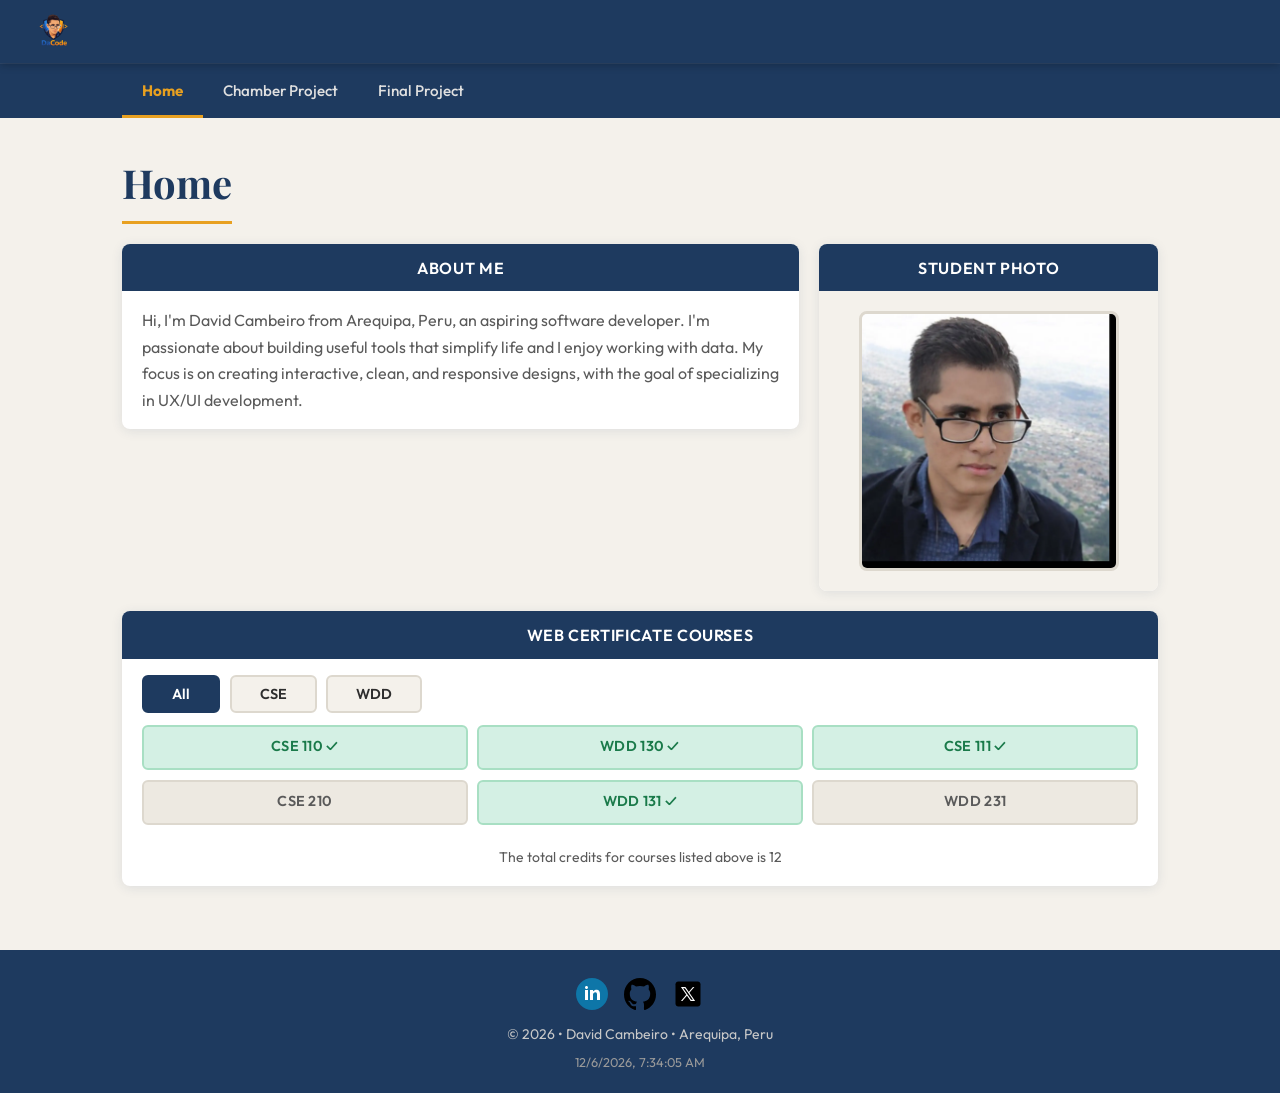
==== index.html @ 0bdadbcd "Course Home Page" ====
<!DOCTYPE html>
<html lang="en">
<head>
  <meta charset="UTF-8" />
  <meta name="viewport" content="width=device-width, initial-scale=1.0" />
  <meta name="description" content="WDD 231 Frontend Web Development — student homepage for the Web and Computer Programming certificate." />
  <meta name="author" content="David Cambeiro" />
  <title>WDD 231 | Home | David Cambeiro</title>

  <link rel="preconnect" href="https://fonts.googleapis.com" />
  <link rel="preconnect" href="https://fonts.gstatic.com" crossorigin />
  <link href="https://fonts.googleapis.com/css2?family=Outfit:wght@300;400;500;600;700&family=Playfair+Display:wght@600;700&display=swap" rel="stylesheet" />

  <link rel="stylesheet" href="styles/small.css" />
  <link rel="stylesheet" href="styles/larger.css" />

  <script src="scripts/navigation.js" defer></script>
  <script src="scripts/date.js" defer></script>
  <script src="scripts/course.js" defer></script>
</head>
<body>

  <header>
    <div class="header-brand">
      <img src="images/dacode.webp" alt="WDD 231 logo" class="site-logo" width="50" height="50" />
      
    </div>
    <button class="hamburger" id="hamburger" aria-label="Toggle navigation" aria-expanded="false">
      ☰
    </button>
  </header>

  <nav id="main-nav">
    <ul>
      <li><a href="index.html" class="active">Home</a></li>
      <li><a href="chamber/index.html">Chamber Project</a></li>
      <li><a href="final/index.html">Final Project</a></li>
    </ul>
  </nav>

  <main>
    <h1>Home</h1>

    <div class="main-grid">

      <section class="card" id="about">
        <h2>About Me</h2>
        <p>
          Hi, I'm David Cambeiro from Arequipa, Peru, an aspiring software developer. I'm passionate about building useful tools that simplify life and I enjoy working with data. My focus is on creating interactive, clean, and responsive designs, with the goal of specializing in UX/UI development.
        </p>
      </section>
      <section class="card" id="photo">
        <h2>Student Photo</h2>
        <div class="photo-wrapper">
          <img
            src="images/my_face.webp"
            alt="A photo of me"
            class="student-photo"
            width="300"
            height="300"
            loading="lazy"
          />
        </div>
      </section>

    </div>

    <section class="card" id="courses">
      <h2>Web Certificate Courses</h2>

      <div class="filter-buttons">
        <button class="filter-btn active" data-filter="all">All</button>
        <button class="filter-btn" data-filter="CSE">CSE</button>
        <button class="filter-btn" data-filter="WDD">WDD</button>
      </div>

      <div id="course-list" class="course-list">
      </div>

      <p class="credits-total" id="credits-total"></p>
    </section>

  </main>

  <footer>
    <div class="footer-social">
      <!-- LinkedIn -->
      <a href="https://www.linkedin.com/in/marcos-cambeiro-2b88231a7/" target="_blank" rel="noopener noreferrer" aria-label="LinkedIn profile">
        <img src="images/linkedin-svgrepo-com (1).svg" alt="linkedlogo" width="32" height="32" />
      </a>
      <!-- GitHub -->
      <a href="https://github.com/holatodos1427" target="_blank" rel="noopener noreferrer" aria-label="GitHub profile">
        <img src="images/github-142-svgrepo-com.svg" alt="githublogo" width="32" height="32" />
      </a>
      <!-- X / Twitter -->
      <a href="https://x.com/DavidCambeiro2" target="_blank" rel="noopener noreferrer" aria-label="X (Twitter) profile">
        <img src="images/x.svg" alt="xlogo" width="32" height="32" />
      </a>
    </div>

    <p class="footer-info">
      <span id="copyright-year"></span> • David Cambeiro • Arequipa, Peru
    </p>

    <p id="lastModified" class="footer-modified"></p>
  </footer>

</body>
</html>
---- styles/small.css ----
:root {
  --color-primary:    #1e3a5f;
  --color-accent:     #e8a020;
  --color-accent-dim: #c4841a;
  --color-bg:         #f4f1eb;
  --color-surface:    #ffffff;
  --color-section-hd: #1e3a5f;
  --color-text:       #2d2d2d;
  --color-text-light: #5a5a5a;
  --color-nav-bg:     #1e3a5f;
  --color-nav-hover:  #e8a020;
  --color-border:     #ddd8ce;
  --color-complete:   #1a7a4a;
  --color-complete-bg:#d4f0e4;
  --color-incomplete: #5a5a5a;
  --color-incomplete-bg: #ede9e1;

  --font-body:    'Outfit', sans-serif;
  --font-heading: 'Playfair Display', serif;

  --radius:  8px;
  --shadow:  0 2px 12px rgba(30, 58, 95, 0.10);
  --gap:     1.25rem;
}

*, *::before, *::after {
  box-sizing: border-box;
  margin: 0;
  padding: 0;
}

html {
  scroll-behavior: smooth;
}

body {
  font-family: var(--font-body);
  font-size: 1rem;
  line-height: 1.65;
  color: var(--color-text);
  background-color: var(--color-bg);
  min-width: 320px;
}

img {
  max-width: 100%;
  height: auto;
  display: block;
}

/* --- Header --- */
header {
  background-color: var(--color-primary);
  color: #fff;
  display: flex;
  align-items: center;
  justify-content: space-between;
  padding: 0.75rem 1.25rem;
  position: sticky;
  top: 0;
  z-index: 100;
  box-shadow: 0 2px 8px rgba(0,0,0,0.25);
}

.header-brand {
  display: flex;
  align-items: center;
  gap: 0.65rem;
}

.site-logo {
  width: 44px;
  height: 44px;
  flex-shrink: 0;
  border-radius: 8px;
}

.site-name {
  font-family: var(--font-heading);
  font-size: 1.1rem;
  font-weight: 700;
  color: #fff;
  letter-spacing: 0.01em;
}

.hamburger {
  background: none;
  border: 2px solid var(--color-accent);
  color: var(--color-accent);
  font-size: 1.4rem;
  line-height: 1;
  padding: 0.25rem 0.55rem;
  border-radius: 6px;
  cursor: pointer;
  transition: background-color 0.2s, color 0.2s;
}

.hamburger:hover,
.hamburger:focus-visible {
  background-color: var(--color-accent);
  color: var(--color-primary);
  outline: none;
}


#main-nav {
  background-color: var(--color-nav-bg);
  display: none;
}

#main-nav.open {
  display: block;
}

#main-nav ul {
  list-style: none;
  padding: 0;
}

#main-nav ul li a {
  display: block;
  padding: 0.85rem 1.5rem;
  color: #e0e0e0;
  text-decoration: none;
  font-size: 1rem;
  font-weight: 500;
  border-left: 4px solid transparent;
  transition: color 0.2s, border-color 0.2s, background-color 0.2s;
}

#main-nav ul li a:hover,
#main-nav ul li a:focus-visible {
  color: var(--color-accent);
  border-left-color: var(--color-accent);
  background-color: rgba(232, 160, 32, 0.08);
  outline: none;
}

#main-nav ul li a.active {
  color: var(--color-accent);
  border-left-color: var(--color-accent);
  font-weight: 700;
}

main {
  padding: 1.5rem 1.25rem;
  max-width: 1100px;
  margin: 0 auto;
}

main h1 {
  font-family: var(--font-heading);
  font-size: 2rem;
  color: var(--color-primary);
  margin-bottom: 1.25rem;
  border-bottom: 3px solid var(--color-accent);
  padding-bottom: 0.35rem;
  display: inline-block;
}

.main-grid {
  display: flex;
  flex-direction: column;
  gap: var(--gap);
  margin-bottom: var(--gap);
}

.card {
  background-color: var(--color-surface);
  border-radius: var(--radius);
  box-shadow: var(--shadow);
  overflow: hidden;
}

.card h2 {
  background-color: var(--color-section-hd);
  color: #fff;
  font-family: var(--font-body);
  font-size: 1rem;
  font-weight: 600;
  text-align: center;
  letter-spacing: 0.04em;
  text-transform: uppercase;
  padding: 0.65rem 1rem;
}

#about p {
  padding: 1rem 1.25rem;
  color: var(--color-text-light);
  font-size: 0.95rem;
}

.photo-wrapper {
  display: flex;
  justify-content: center;
  align-items: center;
  padding: 1.25rem;
  background-color: var(--color-bg);
}

.student-photo {
  width: 100%;
  max-width: 260px;
  height: auto;
  aspect-ratio: 1 / 1;
  object-fit: cover;
  border-radius: var(--radius);
  border: 3px solid var(--color-border);
  background-color: #ccc;
}

#courses {
  margin-top: 0;
}

.filter-buttons {
  display: flex;
  gap: 0.6rem;
  padding: 1rem 1.25rem 0.75rem;
  flex-wrap: wrap;
}

.filter-btn {
  flex: 1;
  padding: 0.5rem 1rem;
  border: 2px solid var(--color-border);
  background-color: var(--color-bg);
  color: var(--color-text);
  font-family: var(--font-body);
  font-size: 0.9rem;
  font-weight: 600;
  border-radius: 6px;
  cursor: pointer;
  transition: background-color 0.2s, border-color 0.2s, color 0.2s;
}

.filter-btn:hover,
.filter-btn:focus-visible {
  border-color: var(--color-accent);
  background-color: rgba(232, 160, 32, 0.12);
  outline: none;
}

.filter-btn.active {
  background-color: var(--color-primary);
  border-color: var(--color-primary);
  color: #fff;
}

.course-list {
  display: flex;
  flex-direction: column;
  gap: 0.5rem;
  padding: 0 1.25rem 0.75rem;
}

.course-card {
  padding: 0.55rem 1rem;
  border-radius: 6px;
  font-size: 0.9rem;
  font-weight: 600;
  text-align: center;
  letter-spacing: 0.02em;
  border: 2px solid transparent;
  transition: transform 0.15s;
}

.course-card:hover {
  transform: translateY(-1px);
}

.course-card.completed {
  background-color: var(--color-complete-bg);
  color: var(--color-complete);
  border-color: #a8dfc3;
}

.course-card.incomplete {
  background-color: var(--color-incomplete-bg);
  color: var(--color-incomplete);
  border-color: var(--color-border);
}

.credits-total {
  padding: 0.6rem 1.25rem 1rem;
  font-size: 0.875rem;
  color: var(--color-text-light);
  font-style: Cascadia Mono, monospace;
  text-align: center;
}

footer {
  background-color: var(--color-primary);
  color: #e0e0e0;
  text-align: center;
  padding: 1.5rem 1.25rem 1rem;
  margin-top: 2rem;
}

.footer-social {
  display: flex;
  justify-content: center;
  gap: 1rem;
  margin-bottom: 0.85rem;
}

.footer-social a {
  display: inline-flex;
  border-radius: 6px;
  transition: opacity 0.2s, transform 0.2s;
}

.footer-social a:hover,
.footer-social a:focus-visible {
  opacity: 0.8;
  transform: translateY(-2px);
  outline: 2px solid var(--color-accent);
  outline-offset: 2px;
}

.footer-info {
  font-size: 0.875rem;
  margin-bottom: 0.35rem;
  color: #c8c8c8;
}

.footer-modified {
  font-size: 0.8rem;
  color: #9a9a9a;
}
---- styles/larger.css ----
@media (min-width: 768px) {

  header {
    padding: 0.6rem 2rem;
  }

  .hamburger {
    display: none;
  }

  #main-nav {
    display: block !important;
    background-color: var(--color-nav-bg);
    border-top: 1px solid rgba(255,255,255,0.08);
  }

  #main-nav ul {
    display: flex;
    max-width: 1100px;
    margin: 0 auto;
    padding: 0 2rem;
  }

  #main-nav ul li a {
    padding: 0.7rem 1.25rem;
    font-size: 0.95rem;
    border-left: none;
    border-bottom: 3px solid transparent;
    border-top: 3px solid transparent;
  }

  #main-nav ul li a:hover,
  #main-nav ul li a:focus-visible {
    border-left-color: transparent;
    border-bottom-color: var(--color-accent);
    background-color: rgba(232, 160, 32, 0.08);
  }

  #main-nav ul li a.active {
    border-left-color: transparent;
    border-bottom-color: var(--color-accent);
  }

  main {
    padding: 2rem;
  }

  .main-grid {
    flex-direction: row;
    align-items: flex-start;
  }

  #about {
    flex: 2;
  }

  #photo {
    flex: 1;
    min-width: 220px;
  }

  .course-list {
    display: grid;
    grid-template-columns: repeat(3, 1fr);
    gap: 0.6rem;
  }

  .filter-btn {
    flex: unset;
    padding: 0.5rem 1.75rem;
  }

  footer {
    padding: 1.75rem 2rem 1.25rem;
  }

}

@media (min-width: 1024px) {

  main h1 {
    font-size: 2.5rem;
  }

  #about p {
    font-size: 1rem;
  }

  .course-list {
    grid-template-columns: repeat(3, 1fr);
  }

}
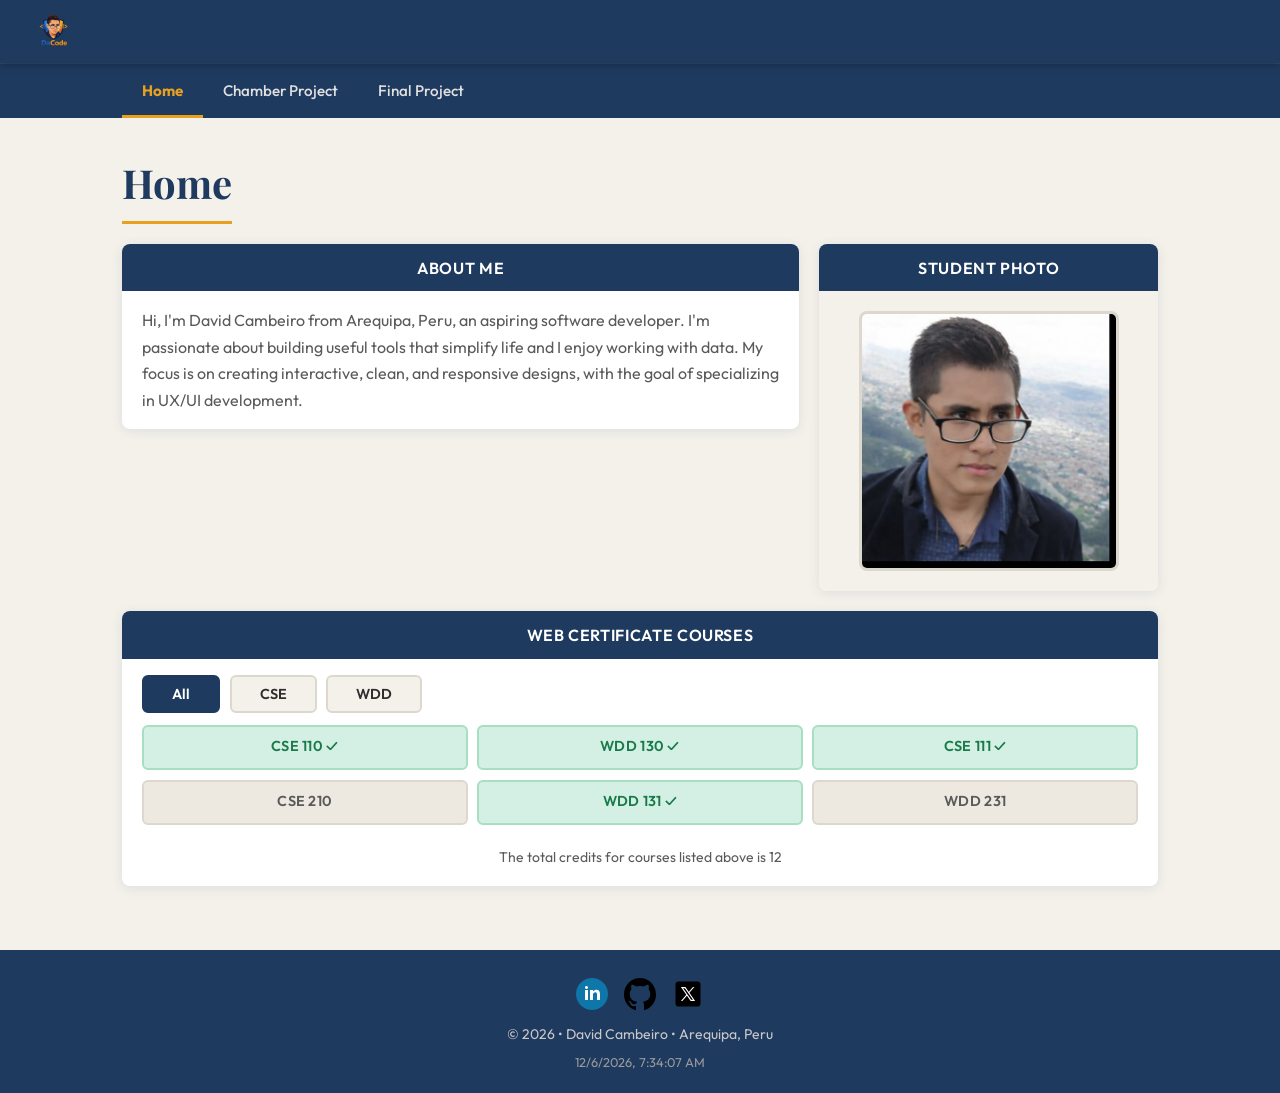
==== commit b83931ac: "fixing colors" ====
--- a/index.html
+++ b/index.html
@@ -86,7 +86,7 @@
     <div class="footer-social">
       <!-- LinkedIn -->
       <a href="https://www.linkedin.com/in/marcos-cambeiro-2b88231a7/" target="_blank" rel="noopener noreferrer" aria-label="LinkedIn profile">
-        <img src="images/linkedin-svgrepo-com (1).svg" alt="linkedlogo" width="32" height="32" />
+        <img src="images/linkedin.svg" alt="linkedlogo" width="32" height="32" />
       </a>
       <!-- GitHub -->
       <a href="https://github.com/holatodos1427" target="_blank" rel="noopener noreferrer" aria-label="GitHub profile">
--- a/styles/small.css
+++ b/styles/small.css
@@ -107,6 +107,7 @@
 #main-nav {
   background-color: var(--color-nav-bg);
   display: none;
+  color: #e0e0e0;
 }
 
 #main-nav.open {
@@ -286,7 +287,7 @@
   padding: 0.6rem 1.25rem 1rem;
   font-size: 0.875rem;
   color: var(--color-text-light);
-  font-style: Cascadia Mono, monospace;
+  font-style: var(--font-body);
   text-align: center;
 }
 
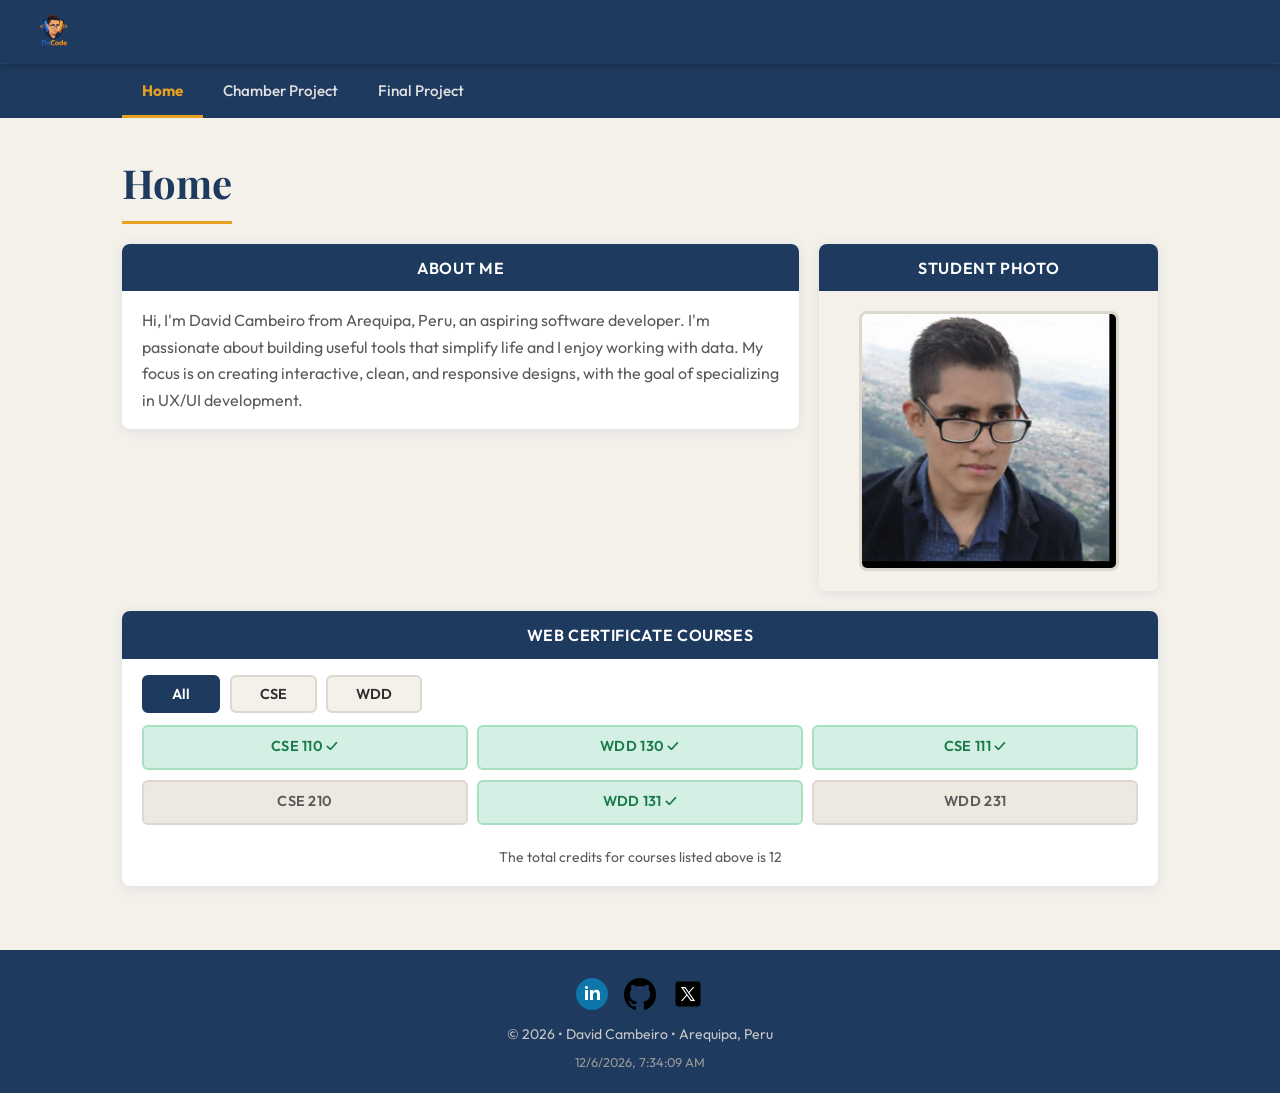
==== commit f356ba04: "xpage or twitter" ====
--- a/index.html
+++ b/index.html
@@ -94,7 +94,7 @@
       </a>
       <!-- X / Twitter -->
       <a href="https://x.com/DavidCambeiro2" target="_blank" rel="noopener noreferrer" aria-label="X (Twitter) profile">
-        <img src="images/x.svg" alt="xlogo" width="32" height="32" />
+        <img src="images/xpage.svg" alt="xlogo" width="32" height="32" />
       </a>
     </div>
 
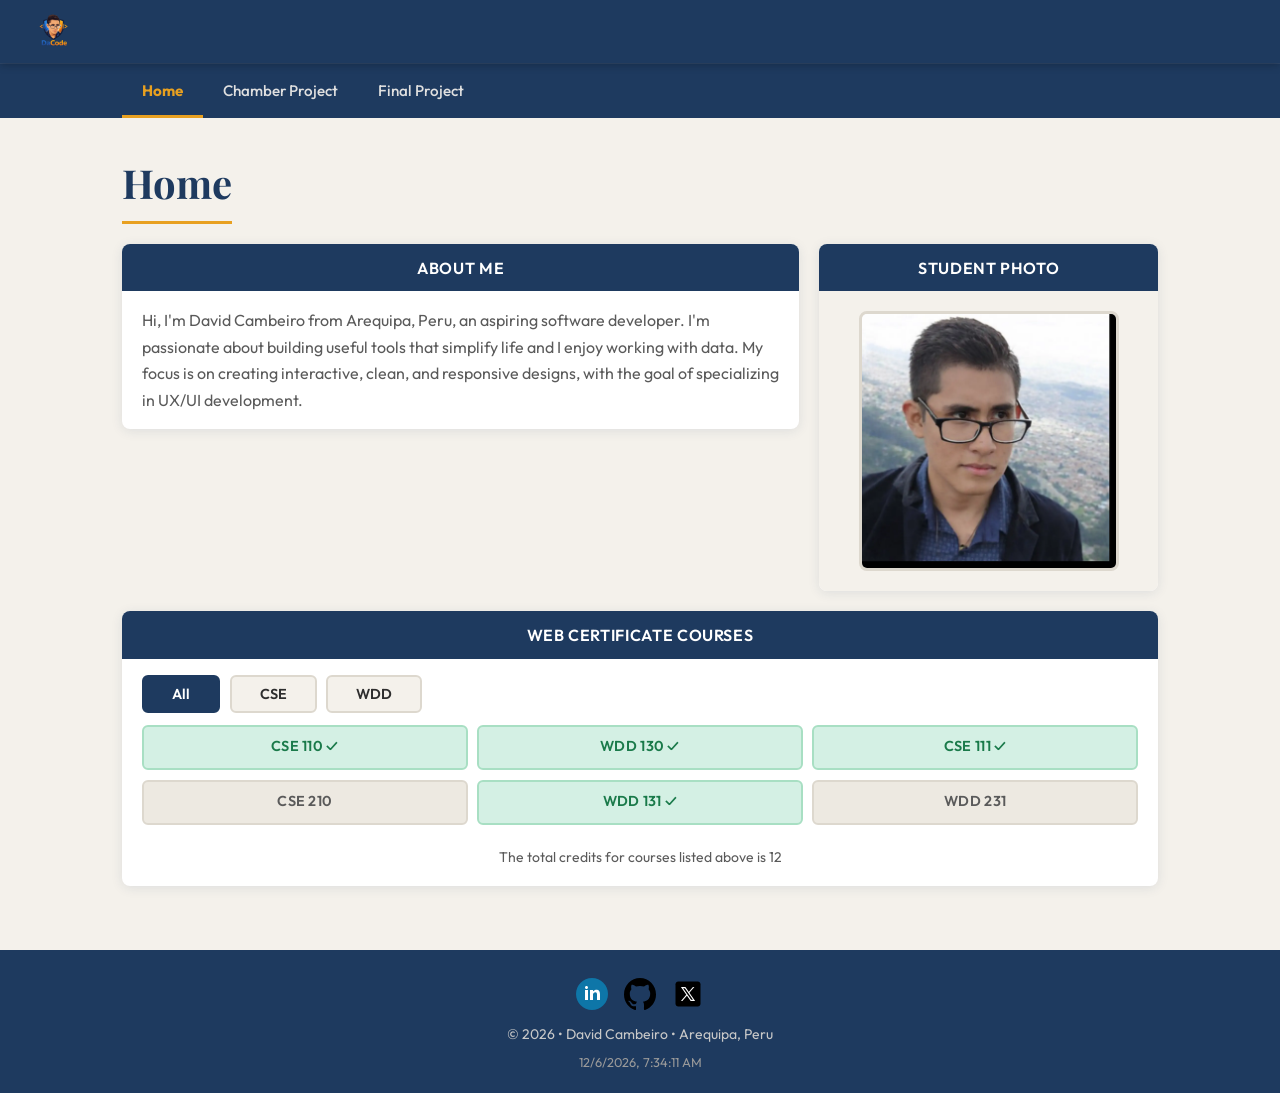
==== commit 40365146: "index" ====
--- a/index.html
+++ b/index.html
@@ -33,7 +33,7 @@
   <nav id="main-nav">
     <ul>
       <li><a href="index.html" class="active">Home</a></li>
-      <li><a href="chamber/index.html">Chamber Project</a></li>
+      <li><a href="chamber/directory.html">Chamber Project</a></li>
       <li><a href="final/index.html">Final Project</a></li>
     </ul>
   </nav>
@@ -84,15 +84,12 @@
 
   <footer>
     <div class="footer-social">
-      <!-- LinkedIn -->
       <a href="https://www.linkedin.com/in/marcos-cambeiro-2b88231a7/" target="_blank" rel="noopener noreferrer" aria-label="LinkedIn profile">
         <img src="images/linkedin.svg" alt="linkedlogo" width="32" height="32" />
       </a>
-      <!-- GitHub -->
       <a href="https://github.com/holatodos1427" target="_blank" rel="noopener noreferrer" aria-label="GitHub profile">
         <img src="images/github-142-svgrepo-com.svg" alt="githublogo" width="32" height="32" />
       </a>
-      <!-- X / Twitter -->
       <a href="https://x.com/DavidCambeiro2" target="_blank" rel="noopener noreferrer" aria-label="X (Twitter) profile">
         <img src="images/xpage.svg" alt="xlogo" width="32" height="32" />
       </a>
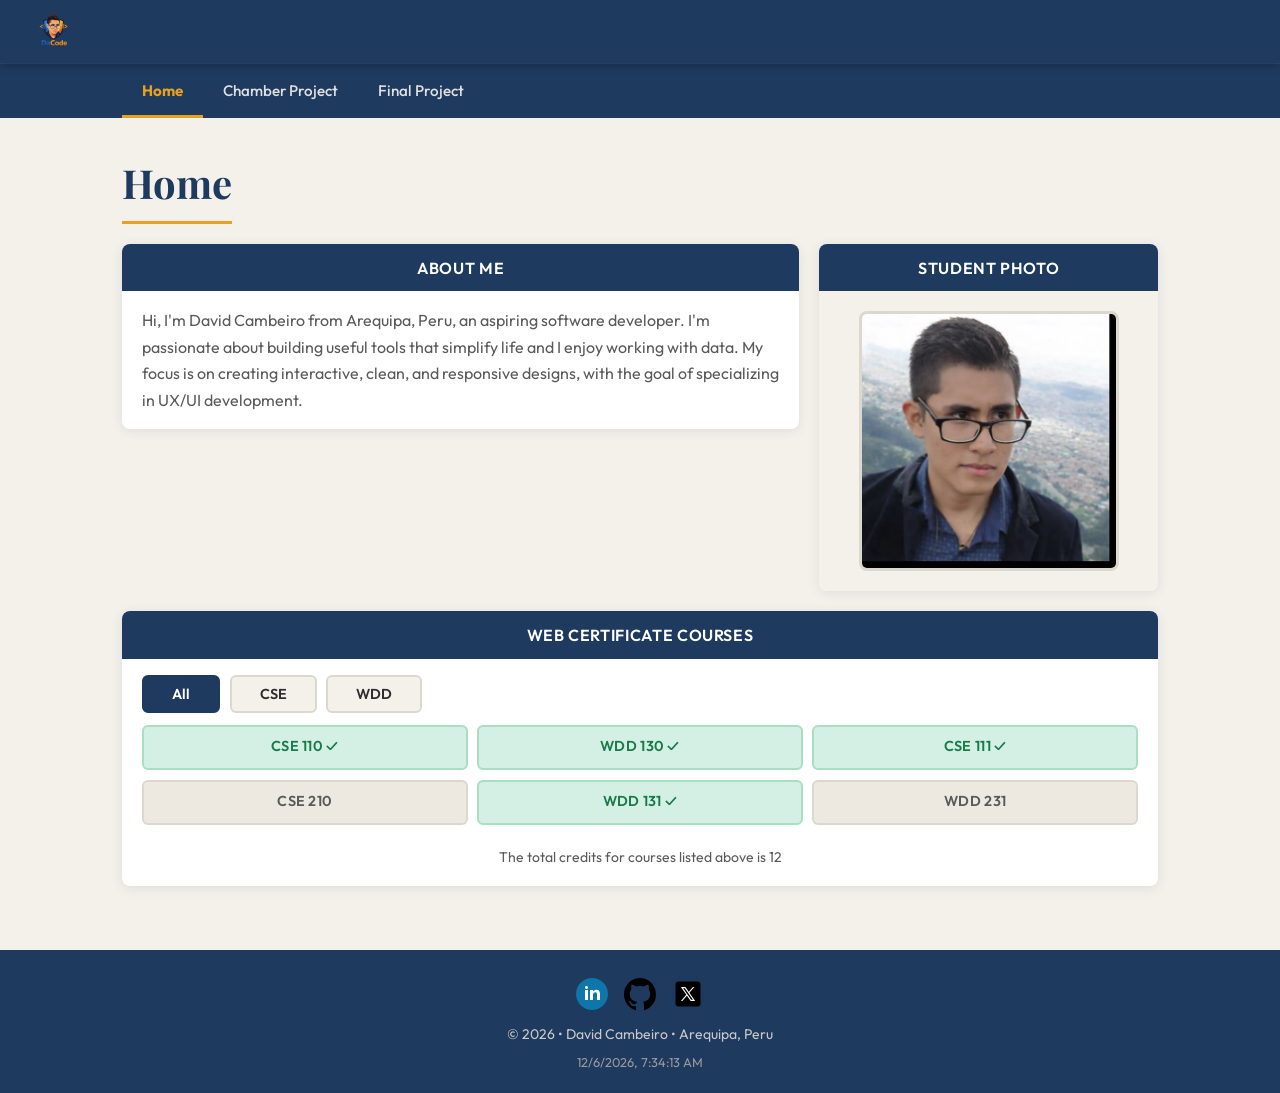
==== commit b1ee91b4: "Final OPrjewct" ====
--- a/index.html
+++ b/index.html
@@ -34,7 +34,7 @@
     <ul>
       <li><a href="index.html" class="active">Home</a></li>
       <li><a href="chamber/directory.html">Chamber Project</a></li>
-      <li><a href="final/index.html">Final Project</a></li>
+      <li><a href="finalProject/index.html">Final Project</a></li>
     </ul>
   </nav>
 
